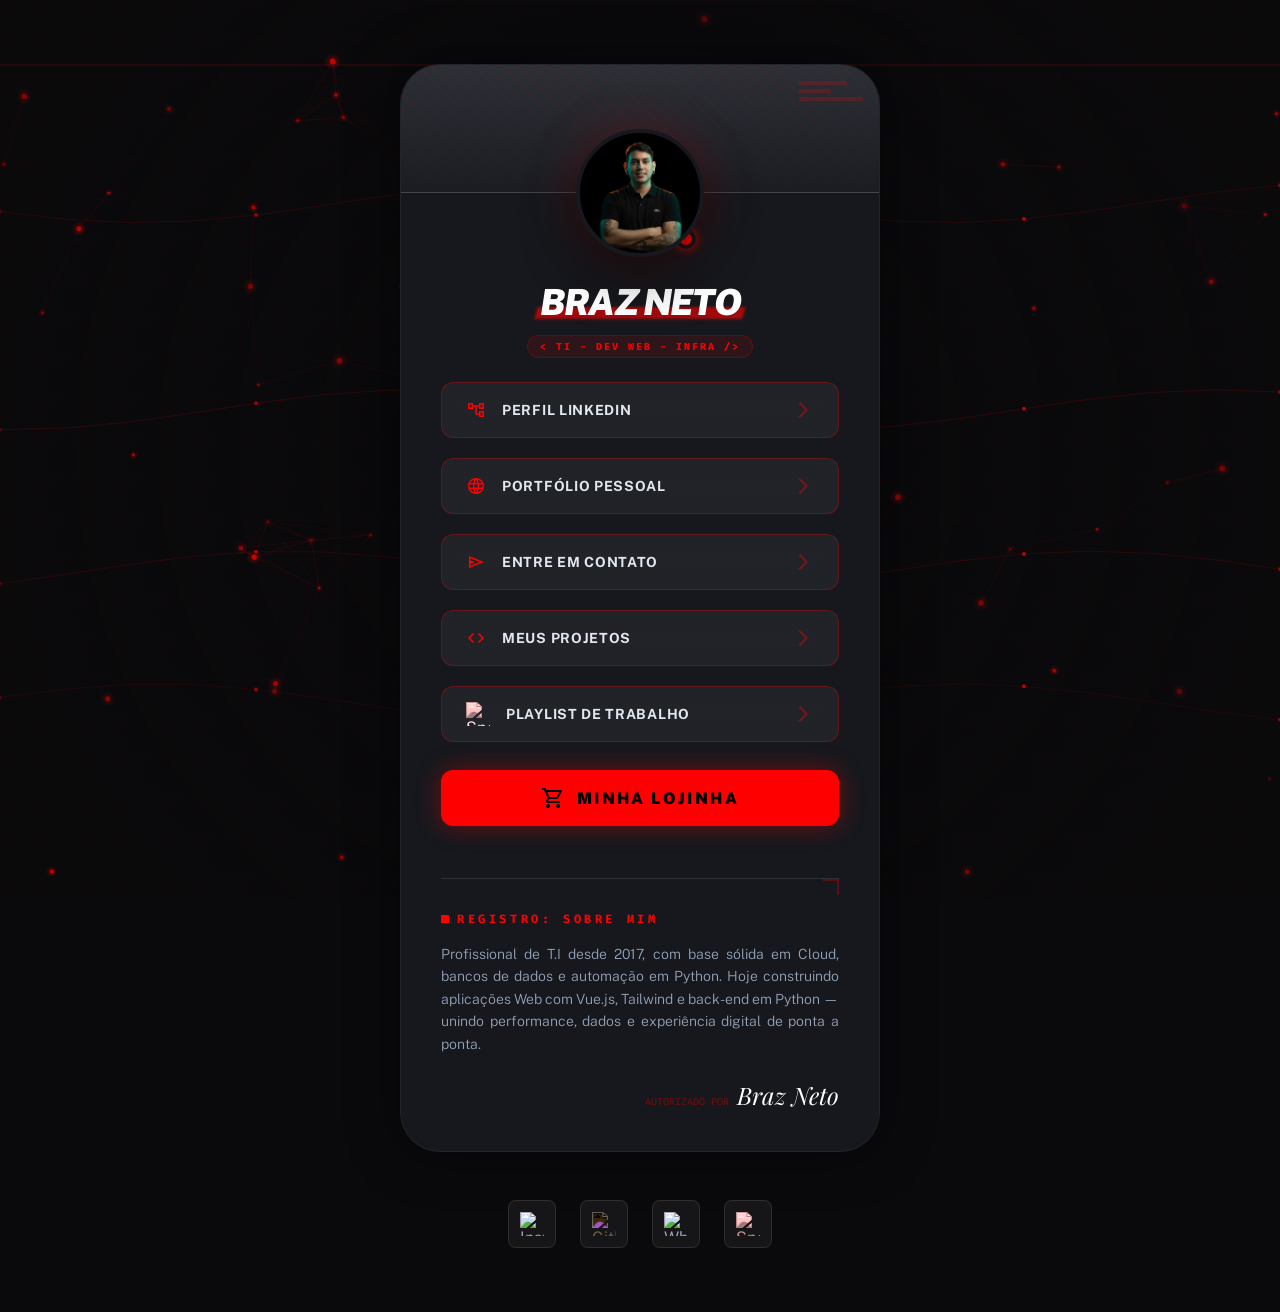
==== index.html @ b8ec9324 "initial commit - static portfolio" ====
<!DOCTYPE html>
<html class="dark" lang="pt-br">
<head>
    <meta charset="utf-8"/>
    <meta content="width=device-width, initial-scale=1.0" name="viewport"/>
    <title>Braz Neto | Cyber Portfolio</title>
    <link href="https://fonts.googleapis.com/css2?family=Public+Sans:wght@300;400;600;700;900&family=Playfair+Display:ital,wght@0,700;1,700&family=Fira+Code:wght@400;700&display=swap" rel="stylesheet"/>
    <link href="https://fonts.googleapis.com/css2?family=Material+Symbols+Outlined:wght,FILL@100..700,0..1&display=swap" rel="stylesheet"/>
    <link rel="stylesheet" href="portfolio-styles.css">
    <link rel="stylesheet" href="https://cdnjs.cloudflare.com/ajax/libs/font-awesome/6.5.0/css/all.min.css">
</head>
<body>
    <canvas id="tech-canvas"></canvas>
    <div class="scanline"></div>

    <div class="portfolio-card">
        <div class="banner">
            <div class="banner-overlay"></div>
            <div class="banner-lines">
                <div class="line"></div>
                <div class="line"></div>
                <div class="line"></div>
            </div>
        </div>

        <header class="profile-header">
            <div class="profile-pic-wrapper">
                <div class="profile-glow"></div>
                <div class="profile-pic" style='background-image: url("./braz.jpeg");'></div>
                <div class="status-indicator"></div>
            </div>
            <h1 class="profile-name">
                <span class="brush-highlight">Braz Neto</span>
            </h1>
            <p class="profile-title">
                &lt; TI - Dev Web - infra /&gt;
            </p>
        </header>

        <div class="content">
            <a class="link-btn" href="https://linkedin.com/in/braz-neto-78318a201/?skipRedirect=true" target="_blank">
                <div class="link-content">
                    <span class="material-symbols-outlined">account_tree</span>
                    <span class="link-text">PERFIL LINKEDIN</span>
                </div>
                <span class="material-symbols-outlined arrow">arrow_forward_ios</span>
            </a>

            <a class="link-btn" href="#">
                <div class="link-content">
                    <span class="material-symbols-outlined">language</span>
                    <span class="link-text">PORTFÓLIO PESSOAL</span>
                </div>
                <span class="material-symbols-outlined arrow">arrow_forward_ios</span>
            </a>

            <a class="link-btn" href="https://wa.me/+5592933008304?text=Ol%C3%A1%20Braz%2C%20vi%20seu%20perfil%2C%20pode%20falar%3F%0A" target="_blank">
                <div class="link-content">
                    <span class="material-symbols-outlined">send</span>
                    <span class="link-text">ENTRE EM CONTATO</span>
                </div>
                <span class="material-symbols-outlined arrow">arrow_forward_ios</span>
            </a>

            <a class="link-btn" href="https://github.com/brazaraujoneto" target="_blank">
                <div class="link-content">
                    <span class="material-symbols-outlined">code</span>
                    <span class="link-text">MEUS PROJETOS</span>
                </div>
                <span class="material-symbols-outlined arrow">arrow_forward_ios</span>
            </a>


            <a class="link-btn" href="https://open.spotify.com/playlist/4XQT5o20WrneKYmAFWr09k?si=fbd1ae97f09544d9&pt=305dea5557365e2fff567eb68bf8ebb4" target="_blank">
                <div class="link-content">
                    <img src="https://upload.wikimedia.org/wikipedia/commons/1/19/Spotify_logo_without_text.svg" alt="Spotify" class="icon" style="width: 24px; height: 24px; filter: hue-rotate(0deg) saturate(100%) brightness(0.8) sepia(1) hue-rotate(-50deg);">
                    <span class="link-text">PLAYLIST DE TRABALHO</span>
                </div>
                <span class="material-symbols-outlined arrow">arrow_forward_ios</span>
            </a>

            <a class="cta-btn" href="#">
                <div class="cta-content">
                    <span class="material-symbols-outlined">shopping_cart</span>
                    <span>MINHA LOJINHA</span>
                </div>
            </a>

            <div class="about-section">
                <div class="corner-accent"></div>
                <h2 class="section-title">
                    <span class="pulse-dot"></span>
                    Registro: Sobre mim
                </h2>
                <p class="about-text">
                    Profissional de T.I desde 2017, com base sólida em Cloud, bancos de dados e automação em Python. Hoje construindo aplicações Web com Vue.js, Tailwind e back-end em Python — unindo performance, dados e experiência digital de ponta a ponta.
                </p>
                <div class="signature-wrapper">
                    <span class="signature-label">Autorizado por</span>
                    <p class="signature">Braz Neto</p>
                </div>
            </div>
        </div>
    </div>

    <footer class="main-footer">
        <div class="social-buttons">
            <a href="https://www.instagram.com/braz.nobre?igsh=MTE5eHZjeG1kdnNocA==" target="_blank" class="social-btn">
                <img src="https://upload.wikimedia.org/wikipedia/commons/a/a5/Instagram_icon.png" alt="Instagram" class="icon" style="width: 24px; height: 24px;">
            </a>
            <a href="https://github.com/brazaraujoneto" target="_blank" class="social-btn">
                <img src="https://upload.wikimedia.org/wikipedia/commons/9/91/Octicons-mark-github.svg" alt="GitHub" class="icon" style="width: 24px; height: 24px; filter: invert(100%);">
            </a>
            <a href="https://wa.me/+5592933008304" target="_blank" class="social-btn">
                <img src="https://upload.wikimedia.org/wikipedia/commons/6/6b/WhatsApp.svg" alt="WhatsApp" class="icon" style="width: 24px; height: 24px;">
            </a>
            <a href="https://open.spotify.com/playlist/4XQT5o20WrneKYmAFWr09k?si=fbd1ae97f09544d9&pt=305dea5557365e2fff567eb68bf8ebb4https://open.spotify.com" target="_blank" class="social-btn">
                <img src="https://upload.wikimedia.org/wikipedia/commons/1/19/Spotify_logo_without_text.svg" alt="Spotify" class="icon" style="width: 24px; height: 24px;">
            </a>
        </div>
    </footer>

    <script src="portfolio-script.js"></script>
</body>
</html>
---- portfolio-styles.css ----
* {
    margin: 0;
    padding: 0;
    box-sizing: border-box;
}

:root {
    --primary: #ff0000;
    --tech-grey: #2c2f36;
    --soft-grey: #85888f;
    --background-dark: #0a0a0c;
    --card-dark: #16181d;
}

body {
    font-family: 'Public Sans', sans-serif;
    background-color: var(--background-dark);
    color: #f1f5f9;
    min-height: 100vh;
    display: flex;
    flex-direction: column;
    align-items: center;
    padding: 2rem 1rem;
    overflow-x: hidden;
    position: relative;
}

#tech-canvas {
    position: fixed;
    top: 0;
    left: 0;
    width: 100%;
    height: 100%;
    z-index: 0;
    pointer-events: none;
}

.scanline {
    width: 100%;
    height: 2px;
    background: rgba(255, 0, 0, 0.1);
    position: fixed;
    animation: scanline 6s linear infinite;
    z-index: 10;
    pointer-events: none;
}

@keyframes scanline {
    0% { top: 0; }
    100% { top: 100%; }
}

.portfolio-card {
    width: 100%;
    max-width: 480px;
    background-color: var(--card-dark);
    border: 1px solid rgba(255, 255, 255, 0.05);
    box-shadow: 0 0 50px rgba(0, 0, 0, 0.5);
    border-radius: 2.5rem;
    overflow: hidden;
    display: flex;
    flex-direction: column;
    align-items: center;
    position: relative;
    z-index: 20;
}

.banner {
    width: 100%;
    height: 8rem;
    background-color: var(--tech-grey);
    position: relative;
    overflow: hidden;
    border-bottom: 1px solid rgba(255, 255, 255, 0.1);
    background-image: repeating-linear-gradient(
        45deg,
        rgba(255, 0, 0, 0.05) 0px,
        rgba(255, 0, 0, 0.05) 2px,
        transparent 2px,
        transparent 10px
    );
}

.banner-overlay {
    position: absolute;
    inset: 0;
    background: linear-gradient(to bottom, transparent, rgba(22, 24, 29, 0.8));
}

.banner-lines {
    position: absolute;
    top: 1rem;
    right: 1rem;
    display: flex;
    flex-direction: column;
    gap: 0.25rem;
    opacity: 0.2;
}

.banner-lines .line {
    height: 0.25rem;
    background-color: var(--primary);
}

.banner-lines .line:nth-child(1) { width: 3rem; }
.banner-lines .line:nth-child(2) { width: 2rem; }
.banner-lines .line:nth-child(3) { width: 4rem; }

.profile-header {
    width: 100%;
    margin-top: -4rem;
    padding-bottom: 1.5rem;
    display: flex;
    flex-direction: column;
    align-items: center;
    position: relative;
    z-index: 30;
}

.profile-pic-wrapper {
    position: relative;
    margin-bottom: 1.5rem;
}

.profile-glow {
    position: absolute;
    inset: 0;
    border-radius: 50%;
    background-color: rgba(255, 0, 0, 0.2);
    filter: blur(1.5rem);
    animation: pulse 2s ease-in-out infinite;
}

@keyframes pulse {
    0%, 100% { opacity: 0.5; transform: scale(1); }
    50% { opacity: 1; transform: scale(1.1); }
}

.profile-pic {
    width: 8rem;
    height: 8rem;
    border-radius: 50%;
    border: 4px solid var(--card-dark);
    box-shadow: 0 20px 50px rgba(0, 0, 0, 0.5);
    background-size: cover;
    background-position: center;
    background-repeat: no-repeat;
    position: relative;
    z-index: 10;
    transition: transform 0.3s ease, box-shadow 0.3s ease;
}

.profile-pic:hover {
    transform: scale(1.1);
    box-shadow: 0 25px 60px rgba(0, 0, 0, 0.6);
}

.status-indicator {
    position: absolute;
    bottom: 0.5rem;
    right: 0.5rem;
    width: 1.25rem;
    height: 1.25rem;
    background-color: var(--primary);
    border-radius: 50%;
    border: 4px solid var(--card-dark);
    box-shadow: 0 0 10px var(--primary);
}

.profile-name {
    font-size: 2.25rem;
    font-weight: 900;
    letter-spacing: -0.05em;
    color: white;
    text-transform: uppercase;
    margin-bottom: 0.25rem;
    font-style: italic;
}

.brush-highlight {
    position: relative;
    z-index: 1;
}

.brush-highlight::after {
    content: "";
    position: absolute;
    left: -2%;
    bottom: 4px;
    width: 104%;
    height: 12px;
    background-color: rgba(255, 0, 0, 0.6);
    z-index: -1;
    transform: skewX(-15deg);
    filter: blur(1px);
}

.profile-title {
    color: var(--primary);
    font-family: 'Fira Code', monospace;
    letter-spacing: 0.2em;
    font-size: 0.625rem;
    text-transform: uppercase;
    font-weight: 700;
    background-color: rgba(255, 0, 0, 0.1);
    padding: 0.25rem 0.75rem;
    border-radius: 9999px;
    border: 1px solid rgba(255, 0, 0, 0.2);
    margin-top: 0.5rem;
}

.content {
    width: 100%;
    padding: 0 1.5rem 2.5rem;
    display: flex;
    flex-direction: column;
    gap: 1.25rem;
}

.link-btn {
    display: flex;
    align-items: center;
    justify-content: space-between;
    width: 100%;
    height: 3.5rem;
    padding: 0 1.5rem;
    background-color: rgba(255, 255, 255, 0.05);
    backdrop-filter: blur(10px);
    border-radius: 0.75rem;
    border: 1px solid rgba(255, 0, 0, 0.3);
    text-decoration: none;
    transition: all 0.3s ease;
}

.link-btn:hover {
    box-shadow: 0 0 15px rgba(255, 0, 0, 0.6), inset 0 0 5px rgba(255, 0, 0, 0.4);
    border-color: var(--primary);
    transform: translateY(-1px);
}

.link-content {
    display: flex;
    align-items: center;
    gap: 1rem;
}

.link-btn .material-symbols-outlined {
    color: var(--primary);
    font-size: 1.25rem;
}

.link-text {
    font-weight: 700;
    font-size: 0.875rem;
    letter-spacing: 0.05em;
    color: #e2e8f0;
}

.link-btn .arrow {
    color: rgba(255, 0, 0, 0.4);
    transition: color 0.3s ease;
}

.link-btn:hover .arrow {
    color: var(--primary);
}

.cta-btn {
    display: flex;
    align-items: center;
    justify-content: center;
    width: 100%;
    height: 3.5rem;
    padding: 0 1.5rem;
    background-color: var(--primary);
    color: black;
    font-weight: 900;
    text-transform: uppercase;
    letter-spacing: 0.15em;
    border-radius: 0.75rem;
    box-shadow: 0 0 25px rgba(255, 0, 0, 0.4);
    border: 2px solid var(--primary);
    text-decoration: none;
    transition: all 0.3s ease;
    margin-top: 0.5rem;
}

.cta-btn:hover {
    box-shadow: 0 0 40px rgba(255, 0, 0, 0.6);
    transform: translateY(-2px);
}

.cta-content {
    display: flex;
    align-items: center;
    gap: 0.75rem;
}

.about-section {
    margin-top: 2rem;
    padding-top: 2rem;
    border-top: 1px solid rgba(255, 255, 255, 0.1);
    position: relative;
}

.corner-accent {
    position: absolute;
    top: 0;
    right: 0;
    width: 1rem;
    height: 1rem;
    border-top: 2px solid rgba(255, 0, 0, 0.3);
    border-right: 2px solid rgba(255, 0, 0, 0.3);
}

.section-title {
    font-size: 0.75rem;
    font-family: 'Fira Code', monospace;
    font-weight: 700;
    color: var(--primary);
    text-transform: uppercase;
    letter-spacing: 0.3em;
    margin-bottom: 1rem;
    display: flex;
    align-items: center;
    gap: 0.5rem;
}

.pulse-dot {
    width: 0.5rem;
    height: 0.5rem;
    background-color: var(--primary);
    animation: pulse 2s ease-in-out infinite;
}

.about-text {
    color: #94a3b8;
    font-size: 0.875rem;
    line-height: 1.6;
    font-weight: 300;
    text-align: justify;
    margin-bottom: 1.5rem;
}

.signature-wrapper {
    display: flex;
    justify-content: flex-end;
    align-items: baseline;
    gap: 0.5rem;
}

.signature-label {
    font-size: 0.625rem;
    font-family: 'Fira Code', monospace;
    color: rgba(255, 0, 0, 0.4);
    text-transform: uppercase;
}

.signature {
    font-size: 1.5rem;
    color: white;
    font-family: 'Playfair Display', serif;
    font-style: italic;
}

.main-footer {
    margin-top: 3rem;
    display: flex;
    flex-direction: column;
    align-items: center;
    gap: 2rem;
    position: relative;
    z-index: 20;
}

.social-buttons {
    display: flex;
    gap: 1.5rem;
}

.social-btn {
    width: 3rem;
    height: 3rem;
    display: flex;
    align-items: center;
    justify-content: center;
    border-radius: 0.5rem;
    background-color: rgba(255, 255, 255, 0.05);
    border: 1px solid rgba(255, 255, 255, 0.1);
    color: #94a3b8;
    cursor: pointer;
    transition: all 0.3s ease;
}

.social-btn:hover {
    color: var(--primary);
    border-color: var(--primary);
    box-shadow: 0 0 15px rgba(255, 0, 0, 0.3);
}

.social-btn .material-symbols-outlined {
    font-size: 1.5rem;
}

.footer-text {
    text-align: center;
}

.footer-primary {
    color: rgba(255, 255, 255, 0.6);
    font-size: 0.625rem;
    font-family: 'Fira Code', monospace;
    text-transform: uppercase;
    letter-spacing: 0.4em;
    margin-bottom: 0.25rem;
}

.footer-secondary {
    color: #475569;
    font-size: 0.563rem;
    text-transform: uppercase;
    letter-spacing: 0.15em;
    font-weight: 700;
}

.theme-toggle {
    margin-top: 0.5rem;
    display: flex;
    align-items: center;
    gap: 0.5rem;
    padding: 0.5rem 1.5rem;
    border-radius: 0.5rem;
    background-color: rgba(255, 0, 0, 0.1);
    border: 1px solid rgba(255, 0, 0, 0.3);
    color: var(--primary);
    font-size: 0.625rem;
    font-family: 'Fira Code', monospace;
    font-weight: 700;
    text-transform: uppercase;
    letter-spacing: 0.15em;
    cursor: pointer;
    transition: all 0.3s ease;
}

.theme-toggle:hover {
    background-color: rgba(255, 0, 0, 0.2);
}

.theme-toggle .material-symbols-outlined {
    font-size: 0.875rem;
}

.link-btn[href*="spotify"] {
    background-color: rgba(255, 255, 255, 0.05); /* Cinza igual aos demais */
    color: white;
    border-radius: 0.75rem; /* Ajuste para consistência */
    padding: 0 1.5rem; /* Igual aos outros botões */
    display: flex;
    align-items: center;
    justify-content: space-between;
    text-decoration: none;
    transition: all 0.3s ease;
    height: 3.5rem; /* Altura consistente */
}

.link-btn[href*="spotify"]:hover {
    background-color: rgba(255, 255, 255, 0.1); /* Hover cinza mais claro */
    box-shadow: 0 0 15px rgba(255, 0, 0, 0.6), inset 0 0 5px rgba(255, 0, 0, 0.4); /* Efeito hover consistente */
    border-color: var(--primary);
    transform: translateY(-1px);
}

.link-btn[href*="spotify"] .icon {
    filter: hue-rotate(0deg) saturate(100%) brightness(0.8) sepia(1) hue-rotate(-50deg); /* Vermelho */
}

.social-btn img[alt="GitHub"] {
    filter: invert(100%);
}

.social-btn img[alt="Spotify"] {
    filter: hue-rotate(0deg) saturate(100%) brightness(0.8) sepia(1) hue-rotate(-50deg);
}

@media (min-width: 768px) {
    body {
        padding: 4rem 1rem;
    }

    .content {
        padding: 0 2.5rem 2.5rem;
    }
}
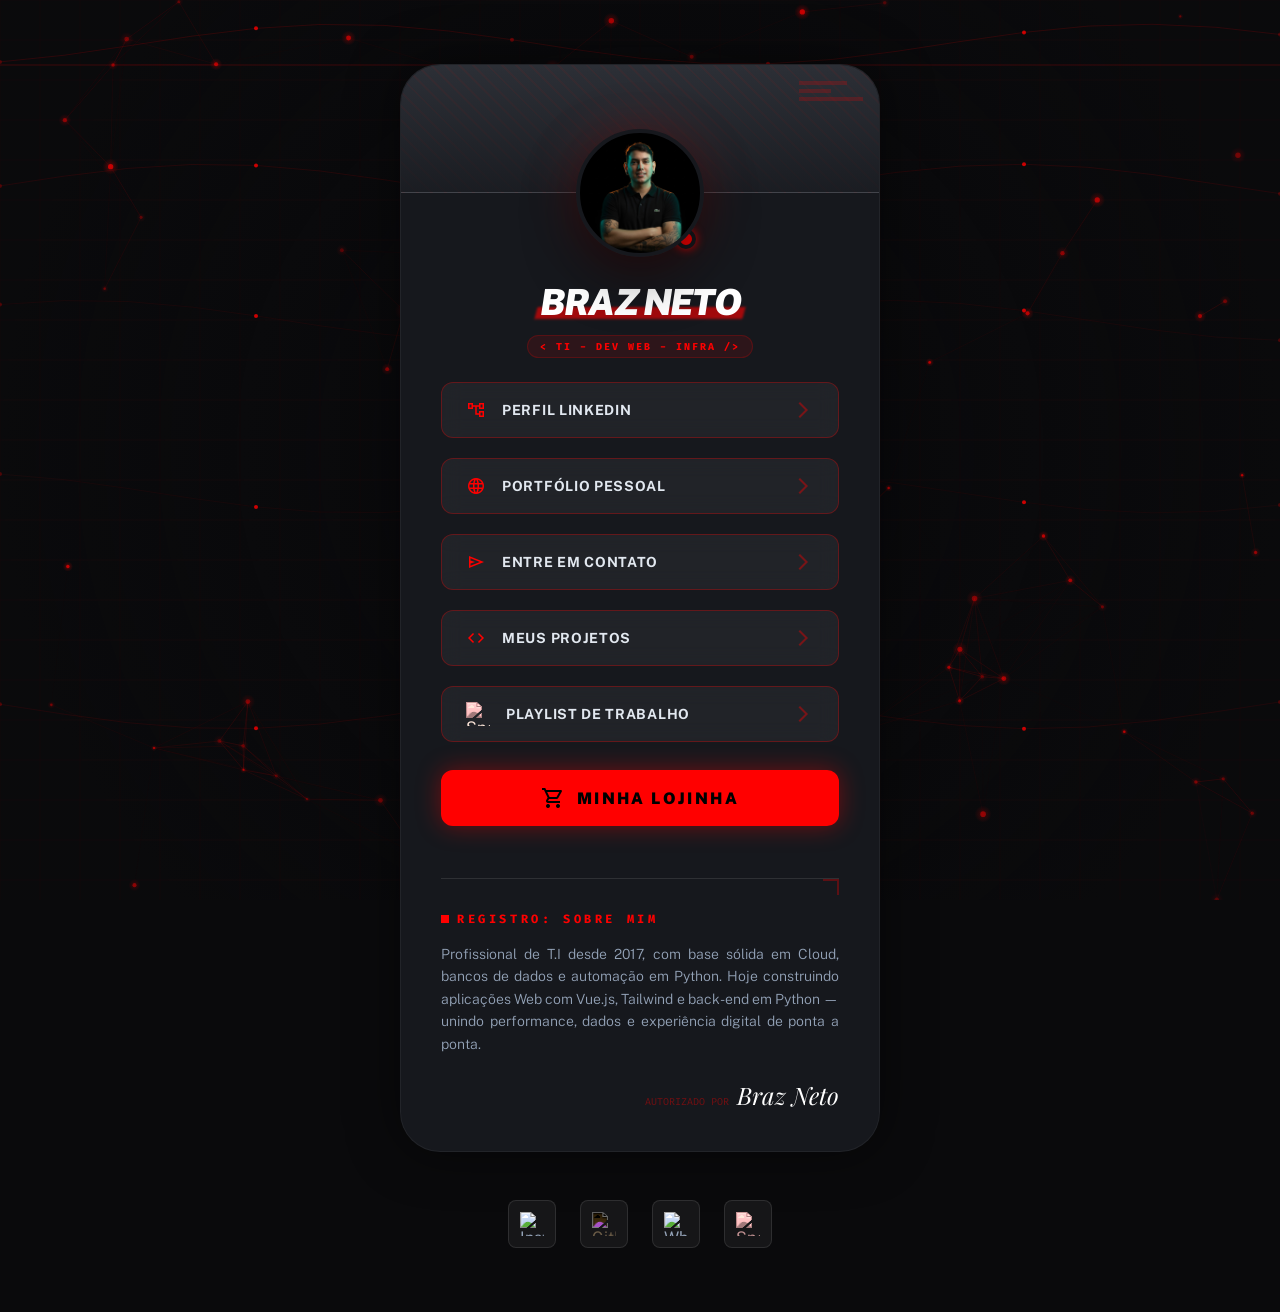
==== commit bbd91eff: "ajuste do link do portifolio" ====
--- a/index.html
+++ b/index.html
@@ -46,7 +46,7 @@
                 <span class="material-symbols-outlined arrow">arrow_forward_ios</span>
             </a>
 
-            <a class="link-btn" href="#">
+            <a class="link-btn" href="https://portifolio-braznetotech.vercel.app/">
                 <div class="link-content">
                     <span class="material-symbols-outlined">language</span>
                     <span class="link-text">PORTFÓLIO PESSOAL</span>
